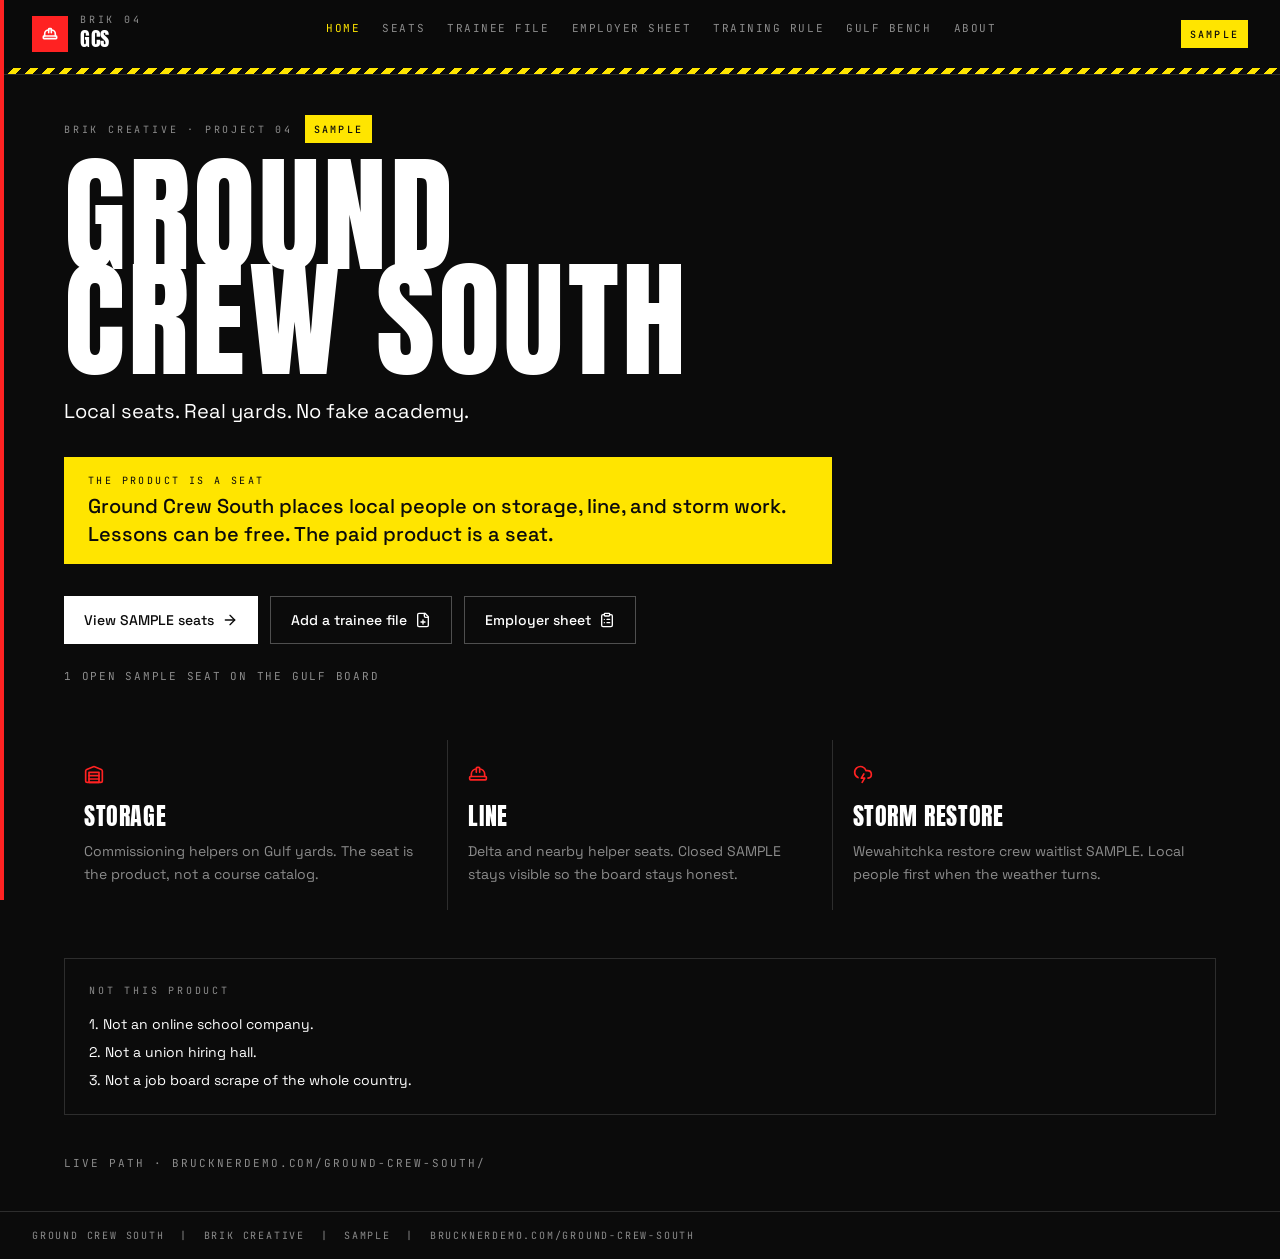
==== index.html @ 3f021b41 "Publish Ground Crew South SAMPLE desk at /ground-crew-south/." ====
<!doctype html>
<html lang="en">
  <head>
    <meta charset="utf-8" />
    <meta http-equiv="refresh" content="0; url=/ground-crew-south/" />
    <title>BRIK desks</title>
    <style>body{background:#0B0B0B;color:#fff;font-family:sans-serif;padding:2rem}</style>
  </head>
  <body>
    <p><a href="/ground-crew-south/">Ground Crew South</a></p>
  </body>
</html>
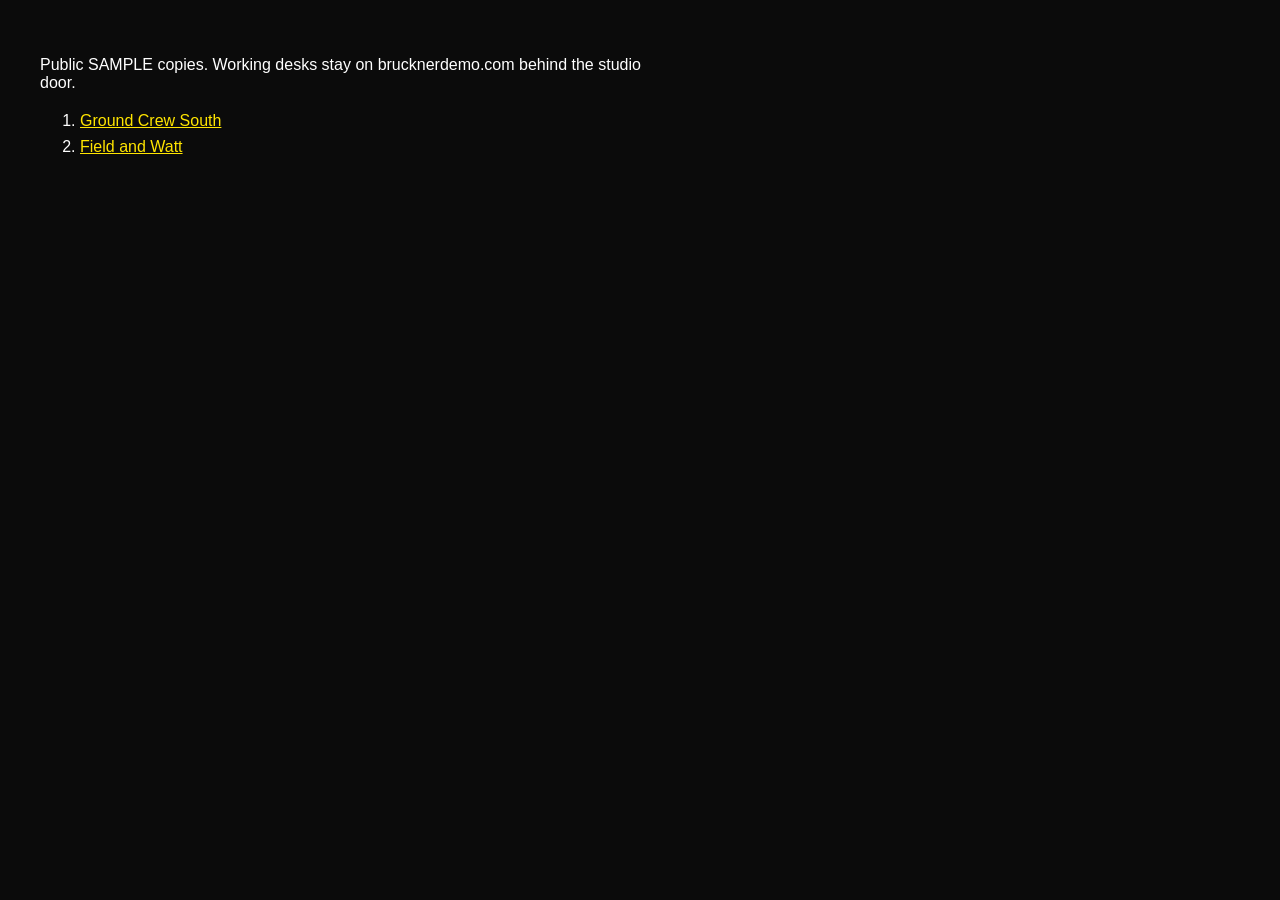
==== commit e09cd02e: "Add Field and Watt Pages host and list both public SAMPLE desks" ====
--- a/index.html
+++ b/index.html
@@ -2,11 +2,19 @@
 <html lang="en">
   <head>
     <meta charset="utf-8" />
-    <meta http-equiv="refresh" content="0; url=/ground-crew-south/" />
-    <title>BRIK desks</title>
-    <style>body{background:#0B0B0B;color:#fff;font-family:sans-serif;padding:2rem}</style>
+    <meta name="viewport" content="width=device-width, initial-scale=1" />
+    <title>BRIK public desks</title>
+    <style>
+      body { background:#0B0B0B; color:#fff; font-family:sans-serif; padding:2rem; max-width:40rem; }
+      a { color:#ffe500; }
+      ol { line-height:1.6; }
+    </style>
   </head>
   <body>
-    <p><a href="/ground-crew-south/">Ground Crew South</a></p>
+    <p>Public SAMPLE copies. Working desks stay on brucknerdemo.com behind the studio door.</p>
+    <ol>
+      <li><a href="/ground-crew-south/">Ground Crew South</a></li>
+      <li><a href="/field-and-watt/">Field and Watt</a></li>
+    </ol>
   </body>
 </html>
